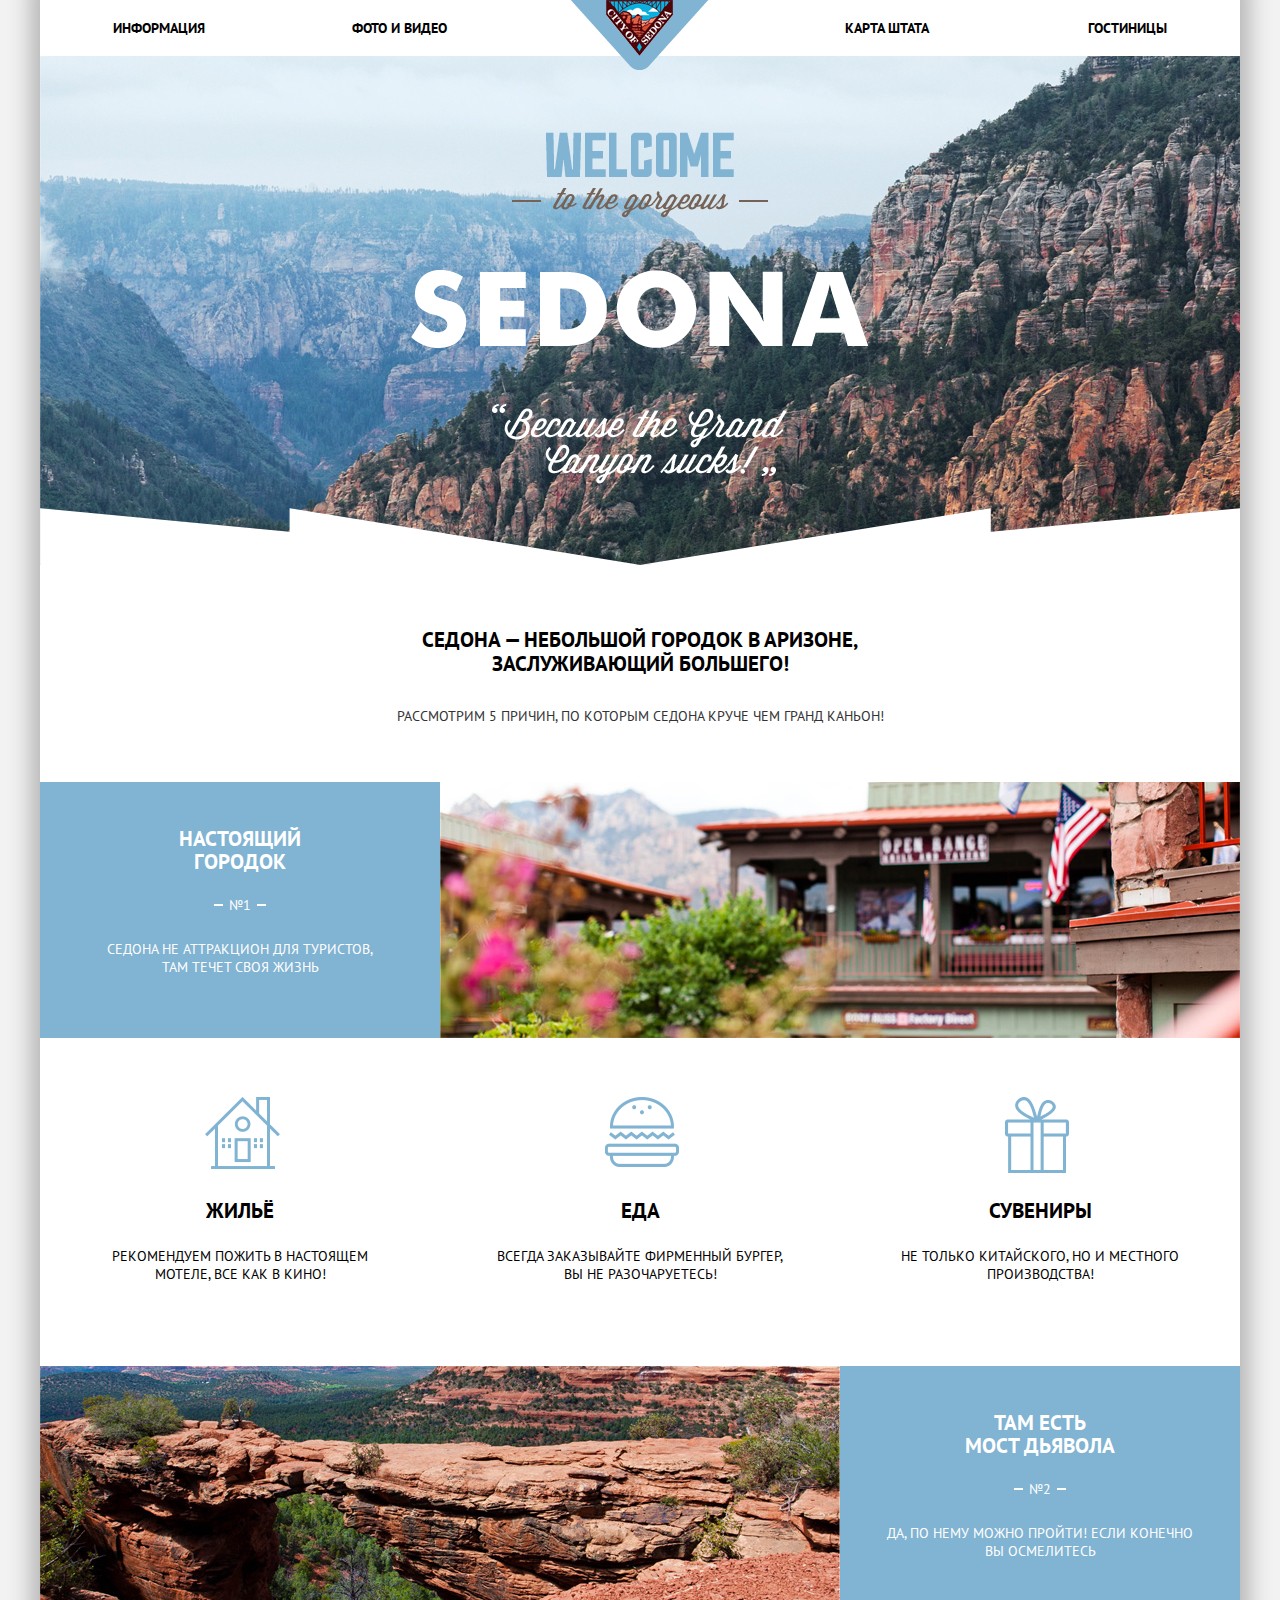
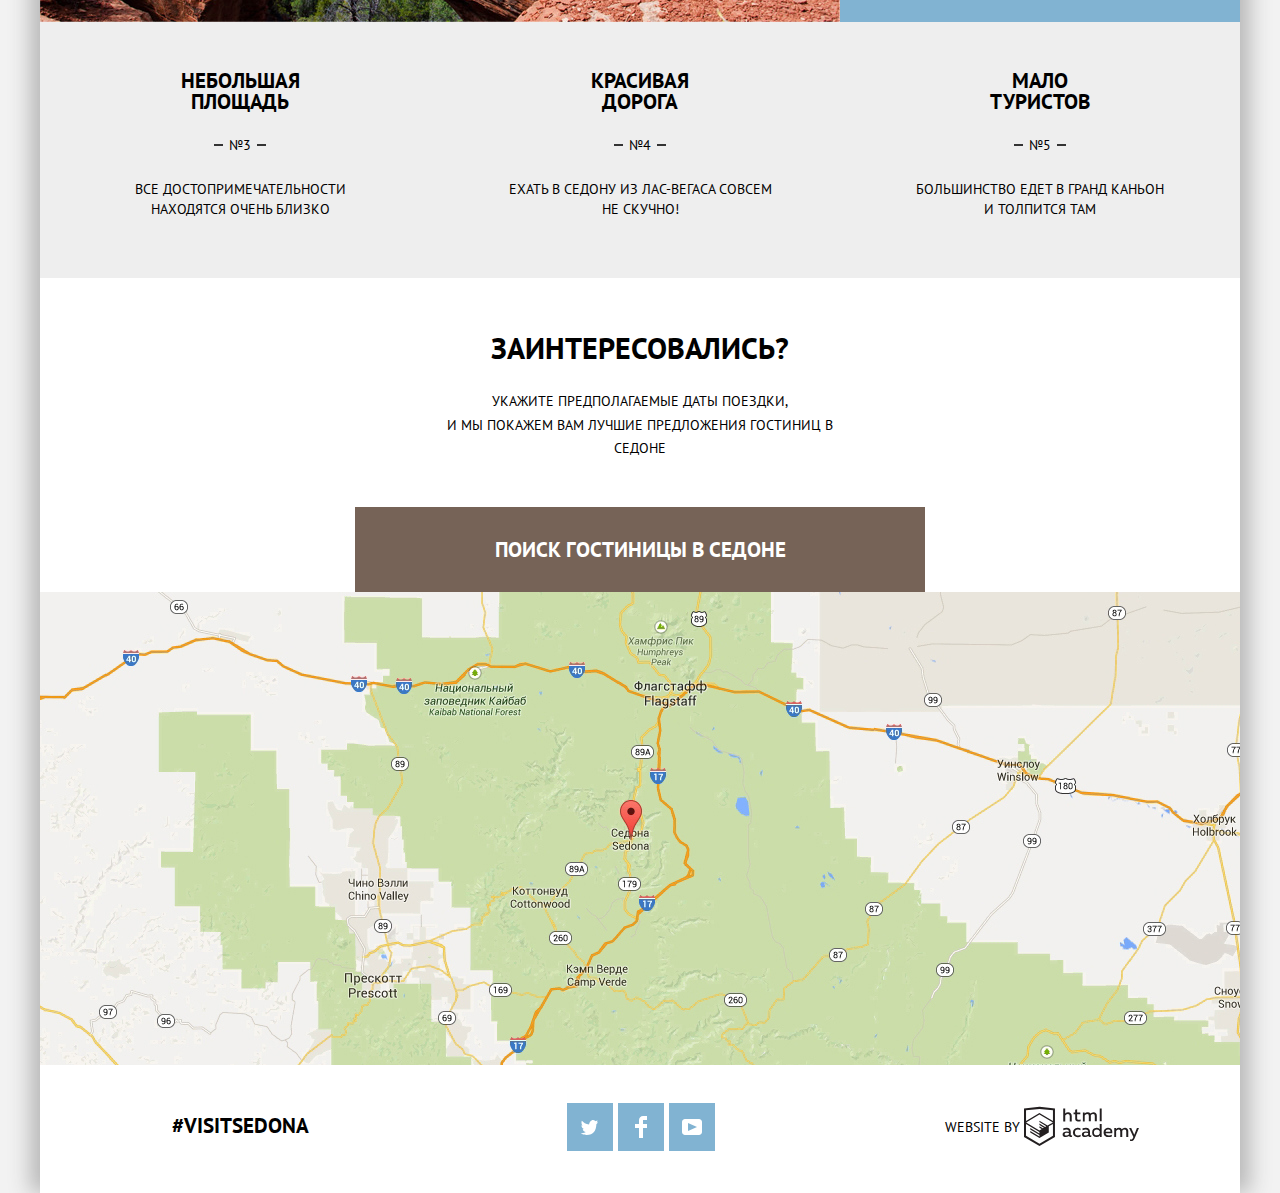
==== index.html @ 58666423 "Законечена работа с "переполнением контентом". Всё растягивается и реагирует как дОлжно." ====
<!DOCTYPE html>
<html lang="ru">

<head>
  <meta charset="utf-8">
  <title>HTML Academy: Седона (Николай Пушкарев)</title>
  <link href="https://fonts.googleapis.com/css?family=PT+Sans:400,700&amp;subset=latin,cyrillic" rel="stylesheet" type="text/css">
  <link href="css/normalize-min.css" rel="stylesheet">
  <link href="css/style.css" rel="stylesheet">
</head>

<body>
<div class="wrapper">

  <header class="header">
    <div class="wrapper-navigation">
      <nav class="navigation">
        <ul class="navigation-list">
          <li><a class="navigation-link link" href="#">информация</a></li>
          <li><a class="navigation-link link" href="#">фото и видео</a></li>
          <li></li>
          <li><a class="navigation-link link" href="#">карта штата</a></li>
          <li><a class="navigation-link link" href="hotels.html">гостиницы</a></li>
        </ul>
      </nav>
    </div>
    <a class="link" href="#"><img class="logo-up" src="img/logo-up.png" width="137" height="70" alt="Логотип"></a>
  </header>

  <main>
    <div class="main-billboard">
      <h1 class="visually-hidden">Добро пожаловать в великолепный Седона</h1>
      <span class="group-inscriptions">
        <img src="img/group-inscriptions.png" width="458" height="352" alt="Welcome to Sedona">
      </span>
    </div>

    <section class="reasons">
      <div class="reasons-title">
        <h2>Седона — небольшой городок в Аризоне, заслуживающий большего!</h2>
        <p>Рассмотрим 5 причин, по которым Седона круче чем гранд каньон!</p>
      </div>

      <ol class="reasons-list">
        <li class="reasons-item-banner">
          <div class="reasons-text">
            <h3>Настоящий городок</h3>
            <span class="numbers">№1</span>
            <p>Седона не аттракцион для туристов,</p>
            <p>там течет своя жизнь</p>
          </div>
          <div class="reasons-img">
            <img src="img/small-town.jpg" width="800" height="256" alt="Маленький городок">
          </div>
        </li>
        <li class="reasons-item-banner reverse">
          <div class="reasons-text">
            <h3>Там есть<br>мост дьявола</h3>
            <span class="numbers">№2</span>
            <p>Да, по нему можно пройти! Если конечно вы осмелитесь</p>
          </div>
          <div class="reasons-img">
            <img src="img/devil's-bridge.jpg" width="800" height="256" alt="Мост дъявола">
          </div>
        </li>
        <li class="reasons-item">
          <h3>Небольшая площадь</h3>
          <span class="number">№3</span>
          <p>Все достопримечательности находятся очень близко</p>
        </li>
        <li class="reasons-item">
          <h3>Красивая дорога</h3>
          <span class="number">№4</span>
          <p>Ехать в седону из Лас-Вегаса совсем не скучно!</p>
        </li>
        <li class="reasons-item">
          <h3>Мало туристов</h3>
          <span class="number">№5</span>
          <p>Большинство едет в Гранд Каньон</p>
          <p>и толпится там</p>
        </li>
        <li class="recommendation">
          <h2 class="visually-hidden">Рекомендации</h2>
          <ul class="recommendation-list">
            <li class="recommendation-item">
              <h3 class="housing">Жильё</h3>
              <p>Рекомендуем пожить в настоящем мотеле, все как в кино!</p>
            </li>
            <li class="recommendation-item">
              <h3 class="food">Еда</h3>
              <p>Всегда заказывайте фирменный бургер, Вы не разочаруетесь!</p>
            </li>
            <li class="recommendation-item">
              <h3 class="gifts">Сувениры</h3>
              <p>Не только китайского, но и местного производства!</p>
            </li>
          </ul>
        </li>
      </ol>
    </section>

    <div class="invitation">
      <section class="invitation-header">
        <section class="invitation-modal invitation-modal-show">
          <h3 class="visually-hidden">Заполнение данных формы</h3>

          <form class="invitation-form" action="#" method="post">
            <fieldset class="form-date">
              <label class="form-label" for="date-in">Дата заезда:</label>
              <input class="form-input form-input-date" type="text" name="date-in" id="date-in" value="24 апреля 2017">
              <a class="icon-calendar link" href="#">
                <svg class="icon-calendar-svg" version="1.1" id="Layer" xmlns="http://www.w3.org/2000/svg" xmlns:xlink="http://www.w3.org/1999/xlink" x="0px" y="0px"
                     width="21px" height="22px" viewBox="0 0 21 22" enable-background="new 0 0 21 22" xml:space="preserve">
                    <path d="M19.251,2.025h-2.845V0.648c0-0.381-0.294-0.689-0.656-0.689c-0.363,0-0.656,0.308-0.656,0.689v1.377h-3.938V0.648
                      c0-0.381-0.294-0.689-0.655-0.689c-0.363,0-0.657,0.308-0.657,0.689v1.377H5.906V0.648c0-0.381-0.294-0.689-0.656-0.689
                      c-0.363,0-0.657,0.308-0.657,0.689v1.377H1.75C0.784,2.025,0,2.847,0,3.862v16.302C0,21.179,0.784,22,1.75,22h17.501
                      C20.217,22,21,21.179,21,20.164V3.862C21,2.847,20.217,2.025,19.251,2.025z M19.688,20.164c0,0.253-0.195,0.459-0.437,0.459H1.75
                      c-0.241,0-0.438-0.206-0.438-0.459V3.862c0-0.253,0.196-0.459,0.438-0.459h2.844v1.378c0,0.381,0.294,0.689,0.657,0.689
                      c0.362,0,0.656-0.308,0.656-0.689V3.403h3.938v1.378c0,0.381,0.294,0.689,0.657,0.689c0.361,0,0.655-0.308,0.655-0.689V3.403h3.938
                      v1.378c0,0.381,0.293,0.689,0.656,0.689c0.362,0,0.656-0.308,0.656-0.689V3.403h2.845c0.241,0,0.437,0.206,0.437,0.459V20.164z"></path>
                    <rect x="4.594" y="8.225" width="2.625" height="2.066"></rect>
                    <rect x="4.594" y="11.668" width="2.625" height="2.067"></rect>
                    <rect x="4.594" y="15.112" width="2.625" height="2.066"></rect>
                    <rect x="9.188" y="15.112" width="2.625" height="2.066"></rect>
                    <rect x="9.188" y="11.668" width="2.625" height="2.067"></rect>
                    <rect x="9.188" y="8.225" width="2.625" height="2.066"></rect>
                    <rect x="13.781" y="15.112" width="2.625" height="2.066"></rect>
                    <rect x="13.781" y="11.668" width="2.625" height="2.067"></rect>
                    <rect x="13.781" y="8.225" width="2.625" height="2.066"></rect>
              </svg>
              </a>
            </fieldset>

            <fieldset class="form-date">
              <label class="form-label" for="date-out">Дата выезда:</label>
              <input class="form-input form-input-date" type="text" name="date-out" id="date-out" value="4 июля 2017">
              <a class="icon-calendar link" href="#">
                <svg class="icon-calendar-svg" version="1.1" id="Layer_1" xmlns="http://www.w3.org/2000/svg" xmlns:xlink="http://www.w3.org/1999/xlink" x="0px" y="0px"
                     width="21px" height="22px" viewBox="0 0 21 22" enable-background="new 0 0 21 22" xml:space="preserve">
                    <path d="M19.251,2.025h-2.845V0.648c0-0.381-0.294-0.689-0.656-0.689c-0.363,0-0.656,0.308-0.656,0.689v1.377h-3.938V0.648
                      c0-0.381-0.294-0.689-0.655-0.689c-0.363,0-0.657,0.308-0.657,0.689v1.377H5.906V0.648c0-0.381-0.294-0.689-0.656-0.689
                      c-0.363,0-0.657,0.308-0.657,0.689v1.377H1.75C0.784,2.025,0,2.847,0,3.862v16.302C0,21.179,0.784,22,1.75,22h17.501
                      C20.217,22,21,21.179,21,20.164V3.862C21,2.847,20.217,2.025,19.251,2.025z M19.688,20.164c0,0.253-0.195,0.459-0.437,0.459H1.75
                      c-0.241,0-0.438-0.206-0.438-0.459V3.862c0-0.253,0.196-0.459,0.438-0.459h2.844v1.378c0,0.381,0.294,0.689,0.657,0.689
                      c0.362,0,0.656-0.308,0.656-0.689V3.403h3.938v1.378c0,0.381,0.294,0.689,0.657,0.689c0.361,0,0.655-0.308,0.655-0.689V3.403h3.938
                      v1.378c0,0.381,0.293,0.689,0.656,0.689c0.362,0,0.656-0.308,0.656-0.689V3.403h2.845c0.241,0,0.437,0.206,0.437,0.459V20.164z"></path>
                    <rect x="4.594" y="8.225" width="2.625" height="2.066"></rect>
                    <rect x="4.594" y="11.668" width="2.625" height="2.067"></rect>
                    <rect x="4.594" y="15.112" width="2.625" height="2.066"></rect>
                    <rect x="9.188" y="15.112" width="2.625" height="2.066"></rect>
                    <rect x="9.188" y="11.668" width="2.625" height="2.067"></rect>
                    <rect x="9.188" y="8.225" width="2.625" height="2.066"></rect>
                    <rect x="13.781" y="15.112" width="2.625" height="2.066"></rect>
                    <rect x="13.781" y="11.668" width="2.625" height="2.067"></rect>
                    <rect x="13.781" y="8.225" width="2.625" height="2.066"></rect>
              </svg>
              </a>
            </fieldset>

            <fieldset class="form-date counters">
              <fieldset class="counter">
                <label class="form-label" for="counter-adult">Взрослые:</label>
                <button class="icon-count icon-minus" type="button" tabindex="-1">−</button>
                <input class="form-input form-input-counter" type="text" name="counter-adult" id="counter-adult" value="2">
                <button class="icon-count icon-plus" type="button" tabindex="-1">+</button>
              </fieldset>
              <fieldset class="counter">
                <label class="form-label" for="counter-children">Дети:</label>
                <button class="icon-count icon-minus" type="button" tabindex="-1">−</button>
                <input class="form-input form-input-counter" type="text" name="counter-children" id="counter-children" value="0">
                <button class="icon-count icon-plus" type="button" tabindex="-1">+</button>
              </fieldset>
            </fieldset>

            <button class="button button-find" type="submit" value="Найти">Найти</button>
          </form>
        </section>
        <h2>Заинтересовались?</h2>
        <p>Укажите предполагаемые даты поездки,<br>и мы покажем вам лучшие предложения гостиниц в седоне</p>
        <button class="button button-invitation">Поиск гостиницы в Седоне</button>
      </section>
      <iframe class="map" tabindex="-1"
              src="https://www.google.com/maps/embed?pb=!1m18!1m12!1m3!1d838162.8369633064!2d-111.79513845!3d34.854378399999995!2m3!1f0!2f0!3f0!3m2!1i1024!2i768!4f13.1!3m3!1m2!1s0x872da132f942b00d%3A0x5548c523fa6c8efd!2sSedona%2C+AZ%2C+USA!5e0!3m2!1sen!2sru!4v1435000602855"
              allowfullscreen="" width="1200" height="473">
      </iframe>
    </div>
  </main>

  <footer class="main-footer">
    <div class="footer-logo">#visitsedona</div>
    <ul class="footer-social">
      <li>
        <a class="button-social link" href="#">
          <span class="visually-hidden">Твиттер</span>
          <svg xmlns="http://www.w3.org/2000/svg" xmlns:xlink="http://www.w3.org/1999/xlink" width="17" height="15"
               viewBox="0 0 17 15">
            <path fill="#FFF" d="M10.95.144c1.685-.496 2.984.27 3.577 1.179.673-.231 1.331-.481 2.011-.708a2.345 2.345 0 0 1-.857 1.768c.685.17 1.304-.491 1.304-.491-.169 1-1.006 1.788-1.563 2.024-.231 6.75-3.175 11.217-10.077 11.082h-.446c-.41 0-4.164-.46-4.898-1.887 2.271.196 3.893-.422 4.693-1.177-.96-.3-2.679-.477-2.979-2.95.349.106.564.228 1.19.119C1.705 8.247.374 7.53.448 5.33c.285.328 1.067.536 1.34.472C1.085 5.561-.182 2.442.894.85c1.818 1.854 3.735 3.606 7.152 3.773C8.254 2.33 9.183.793 10.95.144z"/>
          </svg>
        </a>
      </li>
      <li>
        <a class="button-social link" href="#">
          <span class="visually-hidden">Фейсбук</span>
          <svg version="1.1" id="Layer_2" xmlns="http://www.w3.org/2000/svg" xmlns:xlink="http://www.w3.org/1999/xlink" x="0px" y="0px" width="12px" height="22px" viewBox="0 0 12 22" enable-background="new 0 0 12 22" xml:space="preserve">
            <path fill="#FFFFFF" d="M12,4V0H8C5.791,0,4,1.791,4,4v4H0v4h4v10h4V12h4V8H8V4H12z"/>
          </svg>
        </a>
      </li>
      <li>
        <a class="button-social link" href="#">
          <span class="visually-hidden">Ютуб</span>
          <svg xmlns="http://www.w3.org/2000/svg" xmlns:xlink="http://www.w3.org/1999/xlink" width="20" height="16"
               viewBox="0 0 20 16">
            <path fill="#FFF" d="M17 0H3C1.35 0 0 1.35 0 3v10c0 1.65 1.35 3 3 3h14c1.65 0 3-1.35 3-3V3c0-1.65-1.35-3-3-3zM6.027 11.998V4.002L15.014 8l-8.987 3.998z"/>
          </svg>
        </a>
      </li>
    </ul>
    <div class="footer-copyright">
      <span class="visually-hidden">Курсы HTML Academy</span>
      <span>website by</span>
      <a class="button-copyright link" href="https://htmlacademy.ru/intensive/htmlcss">
        <svg id="Layer_3" data-name="Layer 3" xmlns="http://www.w3.org/2000/svg" width="115" height="41" viewBox="0 0 108.08 36.85">
          <title>logo-htmlacademy-small1</title>
          <path d="M44.61,26.88a2,2,0,0,0,.55-0.1v1.33a3.25,3.25,0,0,1-1.18.21,1.67,1.67,0,0,1-1.67-1,4.84,4.84,0,0,1-3.14,1.08c-1.51,0-2.91-.83-2.91-2.55,0-2.13,2-2.79,3.71-2.79a11.08,11.08,0,0,1,2.17.25v-0.3c0-1-.76-1.77-2.19-1.77a7.42,7.42,0,0,0-3,.64v-1.7a10.21,10.21,0,0,1,3.19-.55c2.36,0,3.81,1.12,3.81,3.65v3a0.54,0.54,0,0,0,.49.59h0.17Zm-6.44-1.13A1.35,1.35,0,0,0,39.63,27h0.11a3.39,3.39,0,0,0,2.41-1V24.58a9.72,9.72,0,0,0-1.81-.21c-1,0-2.16.33-2.16,1.38h0Zm12.36-6.11a5,5,0,0,1,2.57.64V22a4.08,4.08,0,0,0-2.3-.7,2.75,2.75,0,1,0,0,5.49,5,5,0,0,0,2.43-.64v1.71a6.27,6.27,0,0,1-2.76.57A4.21,4.21,0,0,1,46,24.51q0-.21,0-0.41a4.32,4.32,0,0,1,4.18-4.46h0.38Zm12.17,7.24a2,2,0,0,0,.55-0.1v1.33a3.25,3.25,0,0,1-1.18.21,1.67,1.67,0,0,1-1.67-1,4.84,4.84,0,0,1-3.14,1.08c-1.51,0-2.91-.83-2.91-2.55,0-2.13,2-2.79,3.71-2.79a11.08,11.08,0,0,1,2.17.25v-0.3c0-1-.76-1.77-2.19-1.77a7.42,7.42,0,0,0-3,.64v-1.7a10.21,10.21,0,0,1,3.19-.55c2.36,0,3.81,1.12,3.81,3.65v3a0.54,0.54,0,0,0,.49.59h0.17Zm-6.44-1.13A1.35,1.35,0,0,0,57.73,27h0.11a3.39,3.39,0,0,0,2.41-1V24.58a9.72,9.72,0,0,0-1.81-.21c-1.06,0-2.16.33-2.16,1.38h0ZM73,16V28.2H71.35V26.88a3.88,3.88,0,0,1-3.19,1.54,4.4,4.4,0,0,1,0-8.78,3.81,3.81,0,0,1,3,1.3V16H73Zm-4.53,5.22a2.76,2.76,0,1,0,0,5.52A2.86,2.86,0,0,0,71.15,25V23A2.91,2.91,0,0,0,68.49,21.27ZM79,19.64c3.31,0,4.46,2.68,3.92,5.09H76.7c0.21,1.5,1.67,2.11,3.19,2.11a6.11,6.11,0,0,0,2.64-.59v1.6a7.14,7.14,0,0,1-3,.57C77,28.42,74.78,27,74.78,24a4.18,4.18,0,0,1,4-4.39H79Zm0.09,1.54a2.28,2.28,0,0,0-2.44,2.1v0.06H81.3A2,2,0,0,0,79.13,21.18Zm5.73,7V19.87h1.65v1a3.81,3.81,0,0,1,2.78-1.27A2.86,2.86,0,0,1,91.89,21a4.12,4.12,0,0,1,2.91-1.33A3.06,3.06,0,0,1,98,23V28.2h-1.9V23.05a1.59,1.59,0,0,0-1.42-1.75H94.42a2.8,2.8,0,0,0-2.07,1.12V28.2h-1.9V23.05A1.59,1.59,0,0,0,89,21.31H88.8a3,3,0,0,0-2.21,1.29v5.63H84.86Zm21.31-8.33h1.9l-3.91,9.46c-0.9,2.17-2.09,2.86-3.35,2.86a4.76,4.76,0,0,1-1.1-.14V30.46a2.86,2.86,0,0,0,.85.12c0.9,0,1.58-.64,2.07-1.9l0.17-.42-4-8.4h2l2.86,6.29ZM38.73,1.46V6.22a3.81,3.81,0,0,1,2.7-1.14,3.25,3.25,0,0,1,3.44,3.4v5.15H43V8.72a1.81,1.81,0,0,0-1.61-2h-0.3a2.93,2.93,0,0,0-2.32,1.39v5.52h-1.9V1.46h1.9ZM49.94,2.31v3h3V6.91h-3v3.81c0,1.1.5,1.46,1.58,1.46a4.49,4.49,0,0,0,1.69-.33v1.6A6.8,6.8,0,0,1,51,13.8a2.55,2.55,0,0,1-2.86-2.74V6.89H46.58V5.26h1.5V2.74Zm5.4,11.31V5.28H57v1A3.81,3.81,0,0,1,59.77,5a2.86,2.86,0,0,1,2.6,1.33A4.12,4.12,0,0,1,65.28,5,3.06,3.06,0,0,1,68.44,8.4v5.21h-1.9V8.46a1.59,1.59,0,0,0-1.42-1.75H64.89a2.8,2.8,0,0,0-2.07,1.12v5.78h-1.9V8.46A1.59,1.59,0,0,0,59.5,6.71H59.27A3,3,0,0,0,57.06,8v5.63H55.34ZM71.17,1.45H73V13.6H71.17V1.45ZM14.71,0H14.55L0,1.54V28.21l14.55,8.66,14.55-8.66V1.54Zm12.5,27.1L14.55,34.64,1.9,27.12V16.18l12.59,7.5V25L5.86,19.9v1.31l8.68,5.21v1.39L5.87,22.65V24l8.68,5.21,8.75-5.24V18.31L27.2,16V27.12Zm0-12.53-3.48,2-1.6,1L14.51,13v1.31L21,18.23H21l-0.14.09-1,.54-5.37-3.2V17l4.24,2.52-1,.67-3.2-1.9v1.31l2.1,1.24L14.5,22.1,2,14.65,14.51,7.11Zm0-1.32L14.49,5.76,1.91,13.25v-10L14.56,1.92,27.21,3.25v10h0Z"
              transform="translate(0 -0.02)" fill="#231f20"/>
        </svg>
      </a>
    </div>
  </footer>
</div>

<script src="js/main-min.js"></script>

</body>
</html>
---- css/style.css ----
body {
  margin: 0;
  padding: 0;
  min-width: 1280px;
  font-family: "PT Sans", Arial sans-serif;
  font-size: 14px;
  font-weight: 400;
  color: #000000;
  text-transform: uppercase;
  text-align: center;
  background-color: #f2f2f2;
}

.link {
  margin: 0;
  padding: 0;
  text-decoration: none;
}

*:focus {
  outline: none;
  box-shadow: 0 0 3px 3px rgba(129, 179, 210, 0.8);
}

.visually-hidden {
  position: absolute;
  clip: rect(0 0 0 0);
  width: 1px;
  height: 1px;
  margin: -1px;
}

.wrapper {
  width: 1200px;
  margin: 0 auto;
  background-color: #ffffff;
  box-shadow: 0 -10px 20px 10px #b8b8b8;
}

.navigation {
  font-size: 14px;
  line-height: 1.2;
  font-weight: 700;
}

.wrapper-navigation {
  width: 1054px;
  margin: 0 73px;
}

.form-date,
.counter,
.counters,
.filters-hotels-infrastructure,
.filters-hotels-housing {
  border: none;
}

.navigation-list,
.reasons-list,
.footer-social,
.recommendation-list,
.filter-list,
.filters-sort-list,
.result-list {
  list-style: none;
}

.navigation-link,
.navigation-link:visited {
  color: rgb(0, 0, 0);
}

.navigation-link:hover {
  color: rgb(129, 179, 210);
}

.navigation-link:active {
  color: rgba(0, 0, 0, 0.302);
}

.navigation-list .navigation-link-active {
  color: rgb(118, 99, 87);
}

.navigation-list {
  position: relative;
  display: flex;
  justify-content: space-between;
  align-items: center;
  margin: 0;
  padding: 0;
  min-height: 56px;
  height: 56px; /*для центрирования в IE по вертикали*/
  list-style: none;
}

.navigation-list li {
  min-width: 100px;
}

.navigation-list li:first-child,
.navigation-list li:nth-child(2) {
  text-align: left;
}

.navigation-list li:last-child,
.navigation-list li:nth-last-child(2) {
  text-align: right;
}

.logo-up {
  position: absolute;
  top: 0;
  transform: translate(0);
  z-index: 1;
  width: 138px;
  height: 70px;
  margin-left: -69px;
}

.main-billboard {
  display: flex;
  position: relative;
  height: 509px;
  margin-bottom: 63px;
  background-color: #81b3d2;
  background-image: url(../img/main-banner.jpg);
}

.main-billboard:after {
  position: absolute;
  content: "";
  z-index: 1;
  top: 452px;
  left: 0;
  width: 1200px;
  height: 57px;
  background-image: url("../img/origami.png");
}

.group-inscriptions {
  margin: auto;
  margin-top: 76px;
}

.reasons-title {
  margin-bottom: 58px;
}

.reasons-title h2 {
  margin: 0 auto;
  margin-bottom: 32px;
}

.reasons-title p {
  color: #333333;
}

.reasons-list li:first-child {
  order: -2
}

.reasons h2 {
  width: 450px;
}

.reasons h3 {
  text-align: center;
  font-size: 21px;
  font-weight: 700;
}

.reasons-item-banner p {
  margin: 0 auto;
  width: 310px;
  line-height: 1.3;
}

.reasons-item p {
  margin: 0 auto;
  width: 280px;
  line-height: 1.4;
}

.reasons-list {
  display: flex;
  flex-wrap: wrap;
  margin: 0;
  padding: 0;
  width: 1200px;
}

.reasons-list > li {
  height: 256px;
  background-color: #eeeeee;
}

.reasons-item-banner {
  display: flex;
  margin-bottom: 36px;
  color: #ffffff;
}

.reasons-item-banner.reverse {
  flex-direction: row-reverse;
  margin: 0;
  margin-top: 36px;
}

.reasons-item h3 {
  width: 158px;
  margin: 0 auto;
  margin-top: 48px;
  margin-bottom: 23px;
  line-height: 1.0;
}

.reasons-text {
  flex-grow: 1;
  width: 400px;
  overflow: auto;
  background-color: #81b3d2;
}

.reasons-text h3 {
  width: 180px;
  margin: 0 auto;
  margin-top: 45px;
  margin-bottom: 21px;
  line-height: 1.1;
}

.reasons-img {
  flex-grow: 2;
  background-size: 800px 256px;
  background-color: #c4c4c4;
}

li.recommendation {
  order: -1;
  background-color: #ffffff;
}

.recommendation-list {
  display: flex;
  justify-content: space-between;
  margin: 0;
  padding: 0;
  height: 330px;
}

.recommendation-list p {
  margin: 0 auto;
  width: 290px;
  line-height: 1.3;
}

.reasons-item,
.recommendation-item {
  width: 400px;
}

.recommendation-item h3 {
  margin: 23px 0;
}

.invitation-header {
  position: relative;
  display: flex;
  flex-direction: column;
  justify-content: space-between;
  width: 1200px;
  min-height: 290px;
}

.invitation-header h2 {
  margin: 0;
  margin-top: 53px;
  margin-bottom: 24px;
  font-size: 30px;
  font-weight: 700;
}

.invitation-header p {
  margin: 0;
  width: 440px;
  align-self: center;
  line-height: 1.7;
}

/*=============================*/
/*==Модальное окно==*/
/*=============================*/

.invitation-modal {
  display: block;
  position: absolute;
  left: 50%;
  margin-left: -285px;
  bottom: 0;
  overflow: hidden;
  width: 570px;
  height: 0;
  transition: bottom ease-in-out 0.5s, height ease-in-out 0.5s;
  background: #ffffff;
  color: #000000;
}

.invitation-modal-show {
  bottom: -395px;
  height: 395px;
}

.invitation-form {
  display: flex;
  flex-direction: column;
  margin: 0;
  padding: 0;
  margin: 55px;
  width: 458px;
  min-height: 295px;
  font-weight: 700;
}

.form-date {
  position: relative;
  margin: 0;
  padding: 0;
  margin-bottom: 30px;
  border: none;
  font-size: 0;
  font-weight: 700;
  text-align: left;
}

.invitation-form .form-label {
  display: inline-block;
  vertical-align: top;
  padding: 0;
  width: 115px;
  font-size: 14px;
  line-height: 38px;
  font-weight: 700;
}

.form-input {
  box-sizing: border-box;
  padding: 8px;
  font-size: 14px;
  line-height: 1.1;
  font-weight: 700;
  text-transform: uppercase;
  background: #f2f2f2;
  border: 2px solid #f2f2f2;
}

.form-input-date {
  width: 343px;
  padding-right: 38px;
}

.form-input:hover {
  background: #ebebeb;
  border-color: #ebebeb;
}

.form-input:focus {
  background: #fff;
  border-color: #e5e5e5;
}

.icon-calendar {
  position: absolute;
  right: 8px;
  top: 9px;
  color: rgba(0, 0, 0, 0.302);
}

.icon-calendar-svg,
.icon-sorting-svg {
  fill: currentcolor;
}

.icon-calendar:hover {
  color: rgb(0, 0, 0);
}

.icon-calendar:active {
  color: rgb(129, 179, 210);
}

.icon-count,
.form-input-counter {
  box-sizing: border-box;
  width: 38px;
  height: 38px;
  text-align: center;
}

.icon-plus {
  font-size: 28px;
  font-weight: 600;
}

.icon-minus {
  display: inline-block;
  vertical-align: top;
  padding-bottom: 2px;
  font-size: 28px;
  font-weight: 700;
}

.icon-count:hover {
  color: rgb(0, 0, 0);
}

.icon-count:active {
  color: rgb(129, 179, 210);
}

.counter {
  display: inline-block;
  vertical-align: top;
  margin: 0;
  padding: 0;
}

.counter button {
  vertical-align: top;
  border: none;
  color: #a9a9a9;
  background: #f2f2f2;
}

.counter .form-label[for='counter-children'] {
  width: 65px;
  margin-left: 50px;
}

.invitation-form .button-find {
  width: 458px;
  height: 58px;
  margin-top: 24px;
  font-size: 21px;
  line-height: 1.0;
  background-color: #81b3d2;
}

/*=============================*/
/*== END Модальное окно==*/
/*=============================*/

.filters-sort-link {
  font-size: 12px;
  line-height: 1.2;
  color: rgba(0, 0, 0, 0.302);
  border-bottom: 1px dotted #81b3d2;
}

.filters-sort-link:hover {
  border-bottom: 1px dotted #81b3d2;
  color: rgb(129, 179, 210);
}

.filters-sort-link:focus {
  border-bottom: none;
  color: rgb(0, 0, 0);
}

.filters-sort-link-active {
  border-bottom: none;
  color: rgb(129, 179, 210);
}

.hotels-name {
  font-size: 21px;
  line-height: 1.1;
  font-weight: 700;
  text-transform: uppercase;
  color: rgb(0, 0, 0);
}

.hotels-name:hover {
  color: rgb(129, 179, 210);
}

.hotels-name:active {
  color: rgba(0, 0, 0, 0.302);
}

.housing:before,
.food:before,
.gifts:before {
  content: "";
  display: block;
  position: relative;
  left: 165px;
  width: 76px;
  height: 76px;
  margin-bottom: 26px;
}

.housing:before {
  background: url("../img/housing-icon.png") no-repeat;
}

.food:before {
  background: url("../img/food-icon.png") no-repeat;
}

.gifts:before {
  background: url("../img/gift-icon.png") no-repeat;
}

.number {
  display: block;
  margin-bottom: 25px;
}

.number::before {
  content: "";
  display: block;
  position: relative;
  top: 9px;
  left: 174px;
  width: 9px;
  height: 2px;
  background-color: #333333;
}

.number::after {
  content: "";
  display: block;
  position: relative;
  top: -9px;
  left: 217px;
  width: 9px;
  height: 2px;
  background-color: #333333;
}

.numbers {
  display: block;
  margin-bottom: 25px;
}

.numbers::before {
  content: "";
  display: block;
  position: relative;
  top: 9px;
  left: 174px;
  width: 9px;
  height: 2px;
  background-color: #ffffff;
}

.numbers::after {
  content: "";
  display: block;
  position: relative;
  top: -9px;
  left: 217px;
  width: 9px;
  height: 2px;
  background-color: #ffffff;
}

/*=====================================*/
/*==Списки: инфраструктура, тип жилья==*/
/*=====================================*/

.filters-hotels-wrapper {
  display: flex;
  margin-top: 0;
  width: 100%;
  min-height: 217px;
  background-image: url("../img/hotels-banner.jpg");
  background-color: #81b3d2;
  color: #ffffff;
}

.filter-list {
  margin: 0;
  padding: 0;
}

.filters-hotels-infrastructure {
  display: block;
  width: 150px;
  margin-top: 28px;
  margin-left: 73px;
  padding: 0;
  text-align: left;
}

.filters-hotels-housing {
  display: block;
  width: 150px;
  margin-top: 27px;
  margin-left: 103px;
  padding: 0;
  text-align: left;
}

.filters-hotels legend {
  font-size: 16px;
  line-height: 1.3;
  font-weight: 700;
}

.filter-option {
  margin-bottom: 30px;
}

.filter-option:first-child {
  margin-top: 25px;
}

.form-label {
  position: relative;
  padding-left: 30px;
}

.checkbox-checking {
  margin-left: 10px;
}

.checkbox-checking:before {
  content: "";
  display: inline-block;
  vertical-align: top;
  position: absolute;
  top: 0;
  left: 0;
  width: 18px;
  height: 18px;
  border: 2px solid #ffffff;
  border-radius: 2px;
}

input[type="checkbox"]:checked + .form-label::before {
  content: "";
  display: inline-block;
  vertical-align: top;
  position: absolute;
  top: 8px;
  left: 6px;
  z-index: 2;
  height: 8px;
  width: 3px;
  background-color: #ffffff;
  transform: rotate(-45deg);
}

input[type="checkbox"]:checked + .form-label::after {
  content: "";
  display: inline-block;
  vertical-align: top;
  position: absolute;
  top: 8px;
  left: 7px;
  z-index: 1;
  height: 3px;
  width: 20px;
  background-color: #ffffff;
  transform: rotate(-45deg);
  box-shadow: 1px 0 2px 2px rgba(99, 143, 178, 1.0);
}

input[type="checkbox"]:focus + .form-label {
  outline: none;
  box-shadow: 0 0 2px 2px rgba(255, 255, 255, 0.8);
}

.sort-list {
  display: flex;
}

.filters-result {
  display: flex;
  position: relative;
  min-height: 86px;
}

.filters-result h3 {
  font-size: 21px;
  line-height: 1.0;
}

.filters-result h3.filters-sort {
  padding-top: 5px;
  font-size: 12px;
  line-height: 1.5;
  font-weight: 400;
}

.sorting {
  position: absolute;
  width: 11px;
  height: 10px;
  font-size: 0;
  color: rgba(0, 0, 0, 0.302);
}

.sorting-active {
  box-shadow: none;
  color: rgb(129, 179, 210);
}

.sorting:hover {
  color: rgb(0, 0, 0);
}

.sorting:active {
  box-shadow: none;
  color: rgb(129, 179, 210);
}

.sorting:focus {
  outline: none;
  color: rgb(129, 179, 210);
}

.icon-sorting-svg {
  fill: currentcolor;
}

.sort-up {
  position: absolute;
  top: 39px;
  left: 1092px;
}

.sort-down {
  position: absolute;
  top: 39px;
  left: 1114px;
}

.result-list {
  display: flex;
  flex-direction: column;
  margin: 0;
  padding: 0;
}

.result-item {
  display: flex;
  flex-wrap: wrap;
  justify-content: flex-start;
  align-items: center;
  margin: 0;
  padding: 0 73px;
  min-height: 150px;
  border-bottom: 1px solid #e5e5e5;
}

.result-item:first-child {
  border-top: 1px solid #e5e5e5;
}

.result-item img {
  order: -1;
}

.result-item p {
  display: flex;
  justify-content: flex-start;
  margin: 0;
  padding-bottom: 9px;
}

.result-item span {
  color: #333333;
}

.result-wrapper {
  display: flex;
  flex-direction: column;
  justify-content: space-between;
  width: 270px;
  min-height: 90px;
  margin-left: 30px;
  text-align: left;
}

.result-wrapper h3 {
  margin: 0;
  margin-top: -5px;
}

.result-image {
  width: 135px;
  height: 90px;
}

.hotels-type {
  min-width: 116px;
}

.result-wrapper .wrapper-buttons {
  display: flex;
  justify-content: space-between;
  margin: 0;
  padding: 0;
  width: 258px;
}

.button {
  display: inline-block;
  vertical-align: top;
  border: 0;
  font-size: 14px;
  text-align: center;
  text-transform: uppercase;
  color: #ffffff;
  font-weight: 700;
}

.button-detailed {
  outline: none;
  width: 110px;
  min-height: 27px;
  line-height: 27px;
  background-color: #81b3d2;
}

.button-reservation {
  width: 140px;
  min-height: 27px;
  margin-right: 2px;
  background-color: #766357;
  font-family: "PT Sans", Arial sans-serif;
}

.button-reservation:hover,
.button-invitation:hover {
  background-color: #604e43;
}

.button-reservation:active,
.button-invitation:active {
  color: #928a85;
  background-color: #503e33;
}

.button-invitation {
  align-self: center;
  width: 570px;
  height: 85px;
  margin-top: 46px;
  font-size: 21px;
  line-height: 3.0;
  background-color: #766357;
}

.button-invitation:focus {
  outline: none;
  color: #928a85;
  background-color: #503e33;
  box-shadow: 0 0 2px 2px rgba(101, 88, 71, 0.98);
}

.button-invitation:active {
  box-shadow: none;
}

.button-detailed:focus {
  outline: none;
  box-shadow: 0 0 2px 2px rgba(129, 179, 210, 0.8);
}

.button-reservation:focus {
  outline: none;
  box-shadow: 0 0 2px 2px rgba(101, 88, 71, 0.98);
}

.rating {
  display: flex;
  flex-direction: column;
  justify-content: space-between;
  align-items: flex-end;
  height: 90px;
  margin-left: auto;
}

.rating-stars {
  width: 0;
  height: 20px;
  background-image: url("../img/star_bg.png");
  background-repeat: repeat-x;
}

.rating-stars[data-rating="1"] {
  width: 24px;
}

.rating-stars[data-rating="2"] {
  width: 48px;
}

.rating-stars[data-rating="3"] {
  width: 72px;
}

.rating-stars[data-rating="4"] {
  width: 96px;
}

.rating-stars[data-rating="5"] {
  width: 120px;
}

.rating-volume {
  width: 110px;
  height: 27px;
  line-height: 27px;
  color: #666666;
  background-color: #f2f2f2;
}

.filters-found {
  margin-left: 73px;
  margin-top: 30px;
}

.filters-sort {
  margin-left: 50px;
  margin-top: 30px;
}

.filters-sort-list {
  display: flex;
  padding-left: 38px;
  margin-top: 35px;
}

.filters-sort-list li {
  margin-right: 30px;
}

/*==========================================*/
/*== END Списки: инфраструктура, тип жилья==*/
/*==========================================*/

/*=====================*/
/*==Стоимость в сутки==*/
/*=====================*/

.filters-hotels-range {
  display: flex;
  flex-direction: column;
  align-items: flex-start;
  width: 318px;
  margin-top: 25px;
  margin-left: auto;
  margin-right: 73px;
  color: #ffffff;
  text-transform: uppercase;
}

h3.filter-range-title {
  margin-bottom: 11px;
  margin-top: 3px;
  padding-left: 2px;
  font-weight: 600;
  font-size: 16px;
  line-height: 1.1;
}

.price-controls {
  display: flex;
  justify-content: space-between;
  align-items: center;
  position: relative;
  width: 314px;
  height: 32px;
  margin-bottom: 20px;
  font-size: 0;
  border: 2px solid #ffffff;
  border-radius: 2px;
}

.price-controls::after {
  content: "";
  position: absolute;
  top: 50%;
  left: 51%;
  width: 2px;
  height: 22px;
  background: #ffffff;
  transform: translate(-50%, -50%);
}

.price-controls label {
  vertical-align: top;
  cursor: pointer;
  font-size: 14px;
  line-height: 2.0;

}

.price-controls .min-price,
.price-controls .max-price {
  padding-top: 19px;
  width: 90px;
  height: 45px; /*для верного отображения в IE*/
}

.price-controls .min-price {
  padding-left: 65px;
}

.price-controls .max-price {
  margin-right: 12px;
}

.price-controls input {
  width: 50px;
  padding: 0; /*для верного отображения в IE*/
  padding-bottom: 7px; /*для верного отображения в IE*/
  margin-right: 15px;
  color: inherit;
  font: inherit;
  background: none;
  border: none;
}

.range-controls {
  position: relative;
  width: 318px;
  margin-bottom: 32px;
}

.range-controls .scale {
  height: 2px;
  background: rgba(255, 255, 255, 0.3);
}

.range-controls .bar {
  width: 255px;
  height: 2px;
  background: #ffffff;
}

.range-toggle {
  position: absolute;
  top: -9px;
  width: 4px;
  height: 4px;
  background: #ababab;
  border: 8px solid #ffffff;
  border-radius: 50%;
  box-shadow: 0 2px 1px 0 rgba(0, 1, 1, 0.2);
  cursor: pointer;
}

.range-toggle:hover {
  top: -11px;
  width: 5px;
  height: 5px;
  background: #ababab;
  border: 10px solid #ffffff;
}

.range-toggle-min {
  left: 0;
}

.range-toggle-max {
  left: 80%;
}

.button-transparent {
  display: block;
  margin: 0 auto;
  margin-right: 93px;
  padding: 6px 35px;
  font-size: 14px;
  line-height: 1.5;
  color: #ffffff;
  text-transform: uppercase;
  background: transparent;
  border: 2px solid #ffffff;
  border-radius: 2px;
  cursor: pointer;
}

.button-transparent:hover {
  color: #000000;
  background: #ffffff;
}

.button-transparent:focus {
  outline: none;
  color: #000000;
  background: #ffffff;
  box-shadow: none;
}

/*==========================*/
/*== END Стоимость в сутки==*/
/*==========================*/

.map {
  background-image: url("../img/map.jpg");
}

/*===========*/
/*== Футер ==*/
/*===========*/

iframe {
  border: 0px;
}

.main-footer {
  display: flex;
  justify-content: space-between;
  align-items: center;
  margin: 0;
  padding: 0;
  padding-top: 5px;
  min-height: 120px;
  height: 120px; /*для центрирования в IE по вертикали*/
}

.footer-social,
.footer-logo,
.footer-copyright {
  width: 33%;
  justify-content: center;
}

.footer-logo {
  padding-bottom: 15px;
  padding-left: 2px;
  font-size: 21px;
  line-height: 1.1;
  font-weight: 700;
  text-transform: uppercase;
}

.footer-social {
  display: flex;
  padding: 0;
  padding-bottom: 12px;
  padding-right: 6px;
}

.footer-copyright {
  display: flex;
  align-items: center;
  padding-bottom: 10px;
}

.button-social {
  display: flex;
  align-items: center;
  justify-content: center;
  margin-left: 5px;
  width: 46px;
  height: 48px;
  background-color: #81b3d2;
}

.button-social:hover,
.button-find:hover,
.button-detailed:hover {
  background-color: #669ec0;
}

.button-social:active path,
.button-find:active,
.button-detailed:active {
  fill: #88b6d1;
  background-color: #5496bd;
  color: #88b6d1;
}

.footer-social .button-social:active {
  box-shadow: none;
}

.footer-copyright span {
  margin-right: 4px;
  margin-bottom: 3px;
}

.footer-copyright a:hover path {
  fill: rgb(129, 179, 210);
}

.footer-copyright a:active path {
  fill: rgba(0, 0, 0, 0.302);
}

/*===============*/
/*== END Футер ==*/
/*===============*/
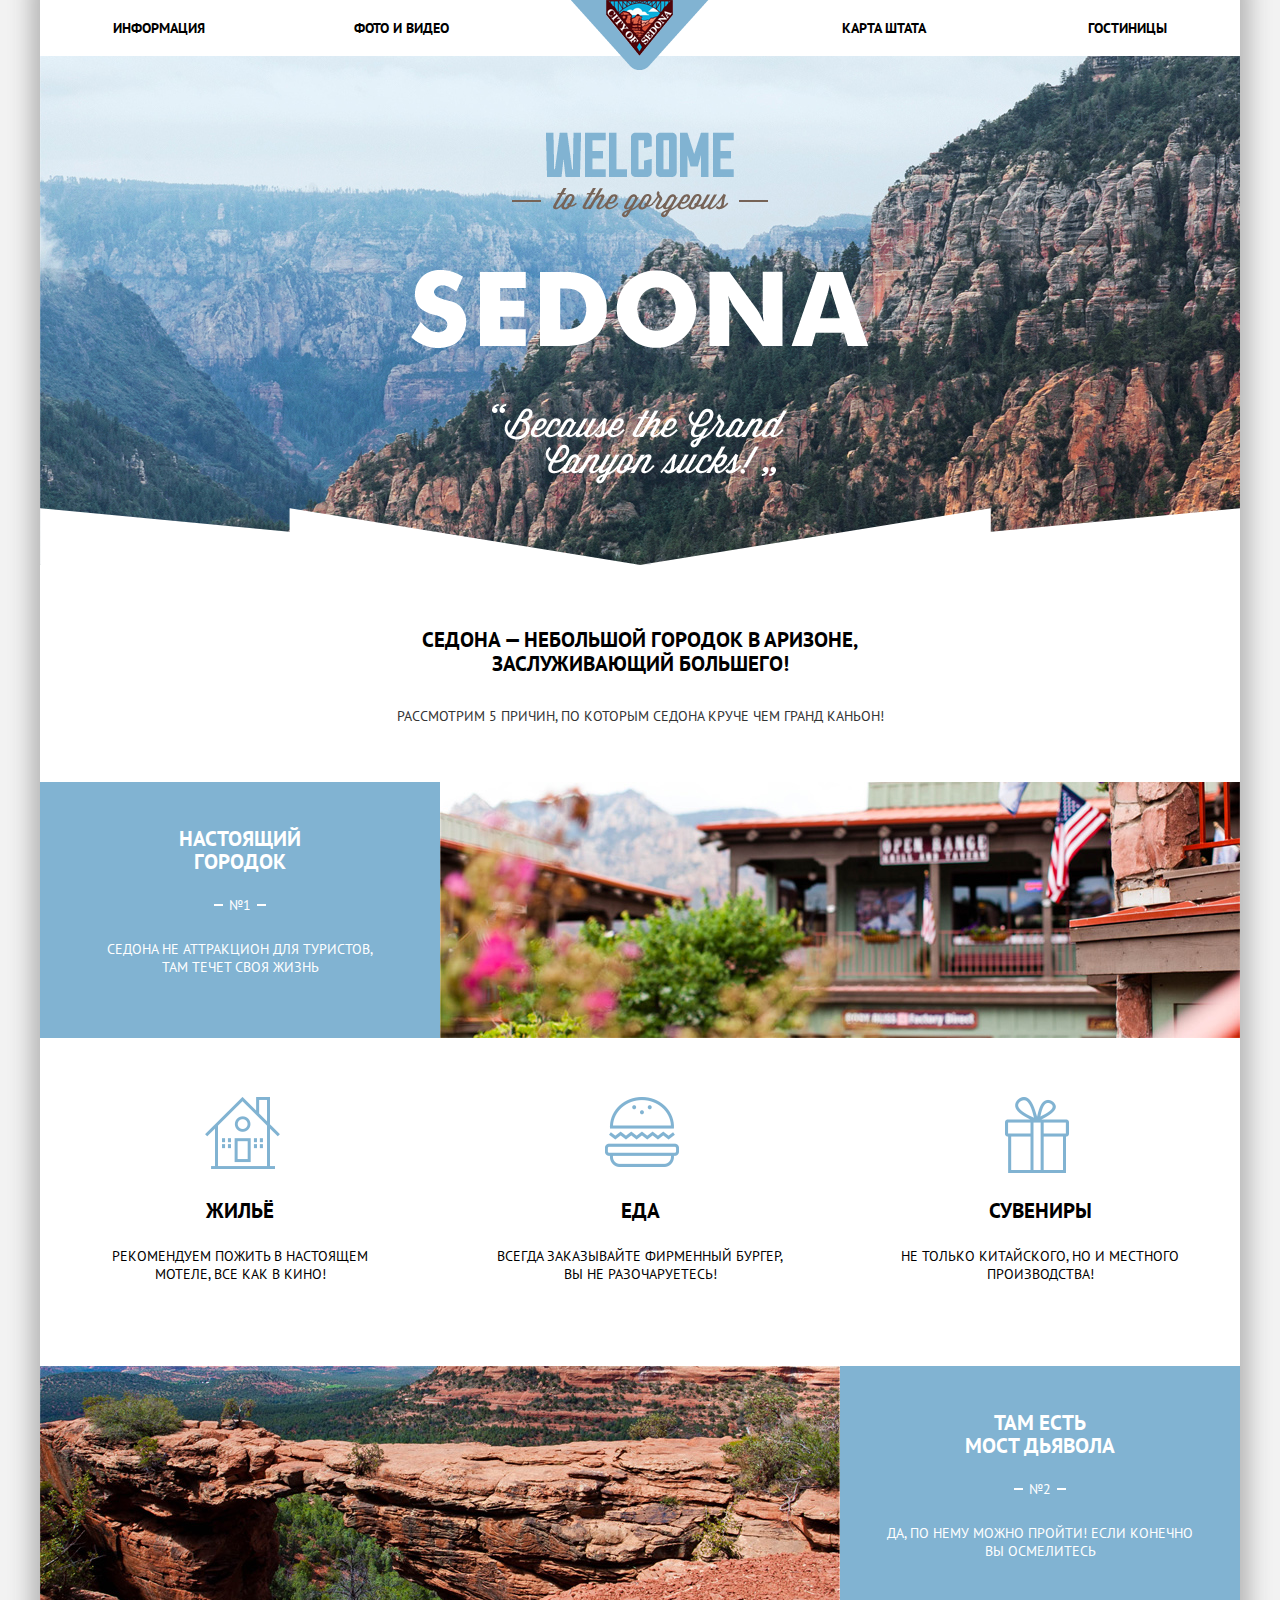
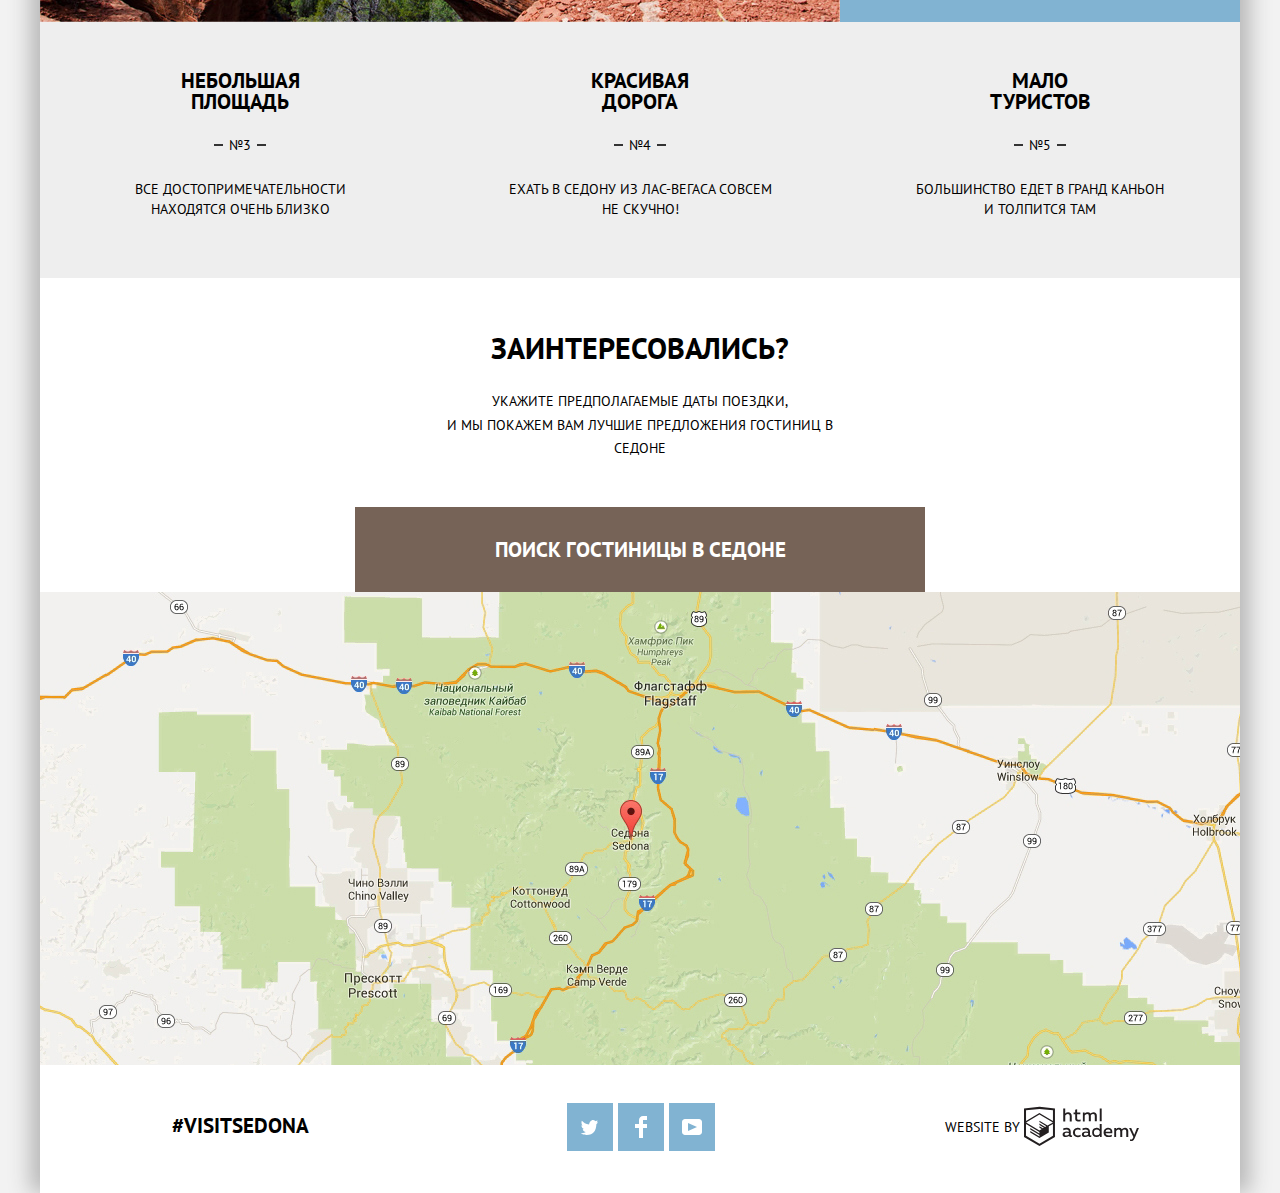
==== commit 6102e260: "Исправлена ситуация с главным меню. Логотип теперь НЕ является пунктом меню. Убран лишний <li>" ====
--- a/index.html
+++ b/index.html
@@ -6,7 +6,7 @@
   <title>HTML Academy: Седона (Николай Пушкарев)</title>
   <link href="https://fonts.googleapis.com/css?family=PT+Sans:400,700&amp;subset=latin,cyrillic" rel="stylesheet" type="text/css">
   <link href="css/normalize-min.css" rel="stylesheet">
-  <link href="css/style.css" rel="stylesheet">
+  <link href="css/style-min.css" rel="stylesheet">
 </head>
 
 <body>
@@ -18,7 +18,6 @@
         <ul class="navigation-list">
           <li><a class="navigation-link link" href="#">информация</a></li>
           <li><a class="navigation-link link" href="#">фото и видео</a></li>
-          <li></li>
           <li><a class="navigation-link link" href="#">карта штата</a></li>
           <li><a class="navigation-link link" href="hotels.html">гостиницы</a></li>
         </ul>
@@ -101,6 +100,9 @@
 
     <div class="invitation">
       <section class="invitation-header">
+        <h2>Заинтересовались?</h2>
+        <p>Укажите предполагаемые даты поездки,<br>и мы покажем вам лучшие предложения гостиниц в седоне</p>
+        <button class="button button-invitation">Поиск гостиницы в Седоне</button>
         <section class="invitation-modal invitation-modal-show">
           <h3 class="visually-hidden">Заполнение данных формы</h3>
 
@@ -175,9 +177,6 @@
             <button class="button button-find" type="submit" value="Найти">Найти</button>
           </form>
         </section>
-        <h2>Заинтересовались?</h2>
-        <p>Укажите предполагаемые даты поездки,<br>и мы покажем вам лучшие предложения гостиниц в седоне</p>
-        <button class="button button-invitation">Поиск гостиницы в Седоне</button>
       </section>
       <iframe class="map" tabindex="-1"
               src="https://www.google.com/maps/embed?pb=!1m18!1m12!1m3!1d838162.8369633064!2d-111.79513845!3d34.854378399999995!2m3!1f0!2f0!3f0!3m2!1i1024!2i768!4f13.1!3m3!1m2!1s0x872da132f942b00d%3A0x5548c523fa6c8efd!2sSedona%2C+AZ%2C+USA!5e0!3m2!1sen!2sru!4v1435000602855"
--- a/css/style-min.css
+++ b/css/style-min.css
@@ -0,0 +1 @@
+body{margin:0;padding:0;min-width:1280px;font-family:"PT Sans",Arial sans-serif;font-size:14px;font-weight:400;color:#000;text-transform:uppercase;text-align:center;background-color:#f2f2f2}.link{margin:0;padding:0;text-decoration:none}*:focus{outline:0;box-shadow:0 0 3px 3px rgba(129,179,210,0.8)}.visually-hidden{position:absolute;clip:rect(0 0 0 0);width:1px;height:1px;margin:-1px}.wrapper{width:1200px;margin:0 auto;background-color:#fff;box-shadow:0 -10px 20px 10px #b8b8b8}.navigation{font-size:14px;line-height:1.2;font-weight:700}.wrapper-navigation{width:1054px;margin:0 73px}.form-date,.counter,.counters,.filters-hotels-infrastructure,.filters-hotels-housing{border:0}.navigation-list,.reasons-list,.footer-social,.recommendation-list,.filter-list,.filters-sort-list,.result-list{list-style:none}.navigation-link,.navigation-link:visited{color:#000}.navigation-link:hover{color:#81b3d2}.navigation-link:active{color:rgba(0,0,0,0.302)}.navigation-list .navigation-link-active{color:#766357}.navigation-list{position:relative;display:flex;justify-content:space-between;align-items:center;margin:0;padding:0;min-height:56px;height:56px;list-style:none}.navigation-list li{min-width:100px}.navigation-list li:first-child,.navigation-list li:nth-child(2){text-align:left}.navigation-list li:nth-child(2){margin-right:230px}.navigation-list li:last-child,.navigation-list li:nth-last-child(2){text-align:right}.logo-up{position:absolute;top:0;transform:translate(0);z-index:1;width:138px;height:70px;margin-left:-69px}.main-billboard{display:flex;position:relative;height:509px;margin-bottom:63px;background-color:#81b3d2;background-image:url(../img/main-banner.jpg)}.main-billboard:after{position:absolute;content:"";z-index:1;top:452px;left:0;width:1200px;height:57px;background-image:url("../img/origami.png")}.group-inscriptions{margin:auto;margin-top:76px}.reasons-title{margin-bottom:58px}.reasons-title h2{margin:0 auto;margin-bottom:32px}.reasons-title p{color:#333}.reasons-list li:first-child{order:-2}.reasons h2{width:450px}.reasons h3{text-align:center;font-size:21px;font-weight:700}.reasons-item-banner p{margin:0 auto;width:310px;line-height:1.3}.reasons-item p{margin:0 auto;width:280px;line-height:1.4}.reasons-list{display:flex;flex-wrap:wrap;margin:0;padding:0;width:1200px}.reasons-list>li{height:256px;background-color:#eee}.reasons-item-banner{display:flex;margin-bottom:36px;color:#fff}.reasons-item-banner.reverse{flex-direction:row-reverse;margin:0;margin-top:36px}.reasons-item h3{width:158px;margin:0 auto;margin-top:48px;margin-bottom:23px;line-height:1.0}.reasons-text{flex-grow:1;width:400px;overflow:auto;background-color:#81b3d2}.reasons-text h3{width:180px;margin:0 auto;margin-top:45px;margin-bottom:21px;line-height:1.1}.reasons-img{flex-grow:2;background-size:800px 256px;background-color:#c4c4c4}li.recommendation{order:-1;background-color:#fff}.recommendation-list{display:flex;justify-content:space-between;margin:0;padding:0;height:330px}.recommendation-list p{margin:0 auto;width:290px;line-height:1.3}.reasons-item,.recommendation-item{width:400px}.recommendation-item h3{margin:23px 0}.invitation-header{position:relative;display:flex;flex-direction:column;justify-content:space-between;width:1200px;min-height:290px}.invitation-header h2{margin:0;margin-top:53px;margin-bottom:24px;font-size:30px;font-weight:700}.invitation-header p{margin:0;width:440px;align-self:center;line-height:1.7}.invitation-modal{display:block;position:absolute;left:50%;margin-left:-285px;bottom:0;overflow:hidden;width:570px;height:0;transition:bottom ease-in-out .5s,height ease-in-out .5s;background:#fff;color:#000}.invitation-modal-show{bottom:-395px;height:395px}.invitation-form{display:flex;flex-direction:column;margin:0;padding:0;margin:55px;width:458px;min-height:295px;font-weight:700}.form-date{position:relative;margin:0;padding:0;margin-bottom:30px;border:0;font-size:0;font-weight:700;text-align:left}.invitation-form .form-label{display:inline-block;vertical-align:top;padding:0;width:115px;font-size:14px;line-height:38px;font-weight:700}.form-input{box-sizing:border-box;padding:8px;font-size:14px;line-height:1.1;font-weight:700;text-transform:uppercase;background:#f2f2f2;border:2px solid #f2f2f2}.form-input-date{width:343px;padding-right:38px}.form-input:hover{background:#ebebeb;border-color:#ebebeb}.form-input:focus{background:#fff;border-color:#e5e5e5}.icon-calendar{position:absolute;right:8px;top:9px;color:rgba(0,0,0,0.302)}.icon-calendar-svg,.icon-sorting-svg{fill:currentcolor}.icon-calendar:hover{color:#000}.icon-calendar:active{color:#81b3d2}.icon-count,.form-input-counter{box-sizing:border-box;width:38px;height:38px;text-align:center}.icon-plus{font-size:28px;font-weight:600}.icon-minus{display:inline-block;vertical-align:top;padding-bottom:2px;font-size:28px;font-weight:700}.icon-count:hover{color:#000}.icon-count:active{color:#81b3d2}.counter{display:inline-block;vertical-align:top;margin:0;padding:0}.counter button{vertical-align:top;border:0;color:#a9a9a9;background:#f2f2f2}.counter .form-label[for='counter-children']{width:65px;margin-left:50px}.invitation-form .button-find{width:458px;height:58px;margin-top:24px;font-size:21px;line-height:1.0;background-color:#81b3d2}.filters-sort-link{font-size:12px;line-height:1.2;color:rgba(0,0,0,0.302);border-bottom:1px dotted #81b3d2}.filters-sort-link:hover{border-bottom:1px dotted #81b3d2;color:#81b3d2}.filters-sort-link:focus{border-bottom:0;color:#000}.filters-sort-link-active{border-bottom:0;color:#81b3d2}.hotels-name{font-size:21px;line-height:1.1;font-weight:700;text-transform:uppercase;color:#000}.hotels-name:hover{color:#81b3d2}.hotels-name:active{color:rgba(0,0,0,0.302)}.housing:before,.food:before,.gifts:before{content:"";display:block;position:relative;left:165px;width:76px;height:76px;margin-bottom:26px}.housing:before{background:url("../img/housing-icon.png") no-repeat}.food:before{background:url("../img/food-icon.png") no-repeat}.gifts:before{background:url("../img/gift-icon.png") no-repeat}.number{display:block;margin-bottom:25px}.number::before{content:"";display:block;position:relative;top:9px;left:174px;width:9px;height:2px;background-color:#333}.number::after{content:"";display:block;position:relative;top:-9px;left:217px;width:9px;height:2px;background-color:#333}.numbers{display:block;margin-bottom:25px}.numbers::before{content:"";display:block;position:relative;top:9px;left:174px;width:9px;height:2px;background-color:#fff}.numbers::after{content:"";display:block;position:relative;top:-9px;left:217px;width:9px;height:2px;background-color:#fff}.filters-hotels-wrapper{display:flex;margin-top:0;width:100%;min-height:217px;background-image:url("../img/hotels-banner.jpg");background-color:#81b3d2;color:#fff}.filter-list{margin:0;padding:0}.filters-hotels-infrastructure{display:block;width:150px;margin-top:28px;margin-left:73px;padding:0;text-align:left}.filters-hotels-housing{display:block;width:150px;margin-top:27px;margin-left:103px;padding:0;text-align:left}.filters-hotels legend{font-size:16px;line-height:1.3;font-weight:700}.filter-option{margin-bottom:30px}.filter-option:first-child{margin-top:25px}.form-label{position:relative;padding-left:40px}input[type="checkbox"]+.form-label:before{content:"";display:inline-block;vertical-align:top;position:absolute;top:-2px;left:0;width:23px;height:23px;background-image:url("../img/checkbox-off.png")}input[type="checkbox"]:checked+.form-label:before{width:27px;height:23px;background-image:url("../img/checkbox-on.png")}input[type="checkbox"]:disabled+.form-label:after{content:"";display:inline-block;vertical-align:top;position:absolute;top:-2px;left:0;width:23px;height:23px;background-image:url("../img/checkbox-off-disabled.png")}input[type="checkbox"]:checked+.form-label:after{width:27px;height:23px;background-image:url("../img/checkbox-on-disabled.png")}.sort-list{display:flex}.filters-result{display:flex;position:relative;min-height:86px}.filters-result h3{font-size:21px;line-height:1.0}.filters-result h3.filters-sort{padding-top:5px;font-size:12px;line-height:1.5;font-weight:400}.sorting{position:absolute;width:11px;height:10px;font-size:0;color:rgba(0,0,0,0.302)}.sorting-active{box-shadow:none;color:#81b3d2}.sorting:hover{color:#000}.sorting:active{box-shadow:none;color:#81b3d2}.sorting:focus{outline:0;color:#81b3d2}.icon-sorting-svg{fill:currentcolor}.sort-up{position:absolute;top:39px;left:1092px}.sort-down{position:absolute;top:39px;left:1114px}.result-list{display:flex;flex-direction:column;margin:0;padding:0}.result-item{display:flex;flex-wrap:wrap;justify-content:flex-start;align-items:center;margin:0;padding:0 73px;min-height:150px;border-bottom:1px solid #e5e5e5}.result-item:first-child{border-top:1px solid #e5e5e5}.result-item img{order:-1}.result-item p{display:flex;justify-content:flex-start;margin:0;padding-bottom:5px}.result-item span{color:#333}.result-wrapper{display:flex;flex-direction:column;justify-content:space-between;width:270px;min-height:90px;margin-left:30px;text-align:left}.result-wrapper h3{margin:0;margin-top:-5px}.result-image{width:135px;height:90px}.hotels-type{min-width:116px}.result-wrapper .wrapper-buttons{display:flex;justify-content:space-between;margin:0;padding:0;width:258px}.button{display:inline-block;vertical-align:top;border:0;font-size:14px;text-align:center;text-transform:uppercase;color:#fff;font-weight:700}.button-detailed{outline:0;width:110px;min-height:27px;line-height:27px;background-color:#81b3d2}.button-reservation{width:140px;min-height:27px;margin-right:2px;background-color:#766357;font-family:"PT Sans",Arial sans-serif}.button-reservation:hover,.button-invitation:hover{background-color:#604e43}.button-reservation:active,.button-invitation:active{color:#928a85;background-color:#503e33}.button-invitation{align-self:center;width:570px;height:85px;margin-top:46px;font-size:21px;line-height:3.0;background-color:#766357}.button-invitation:focus{outline:0;color:#928a85;background-color:#503e33;box-shadow:0 0 2px 2px rgba(101,88,71,0.98)}.button-invitation:active{box-shadow:none}.button-detailed:focus{outline:0;box-shadow:0 0 2px 2px rgba(129,179,210,0.8)}.button-reservation:focus{outline:0;box-shadow:0 0 2px 2px rgba(101,88,71,0.98)}.rating{display:flex;flex-direction:column;justify-content:space-between;align-items:flex-end;height:90px;margin-left:auto}.rating-stars{width:0;height:20px;margin-right:-6px;background-image:url("../img/star_bg.png");background-repeat:repeat-x}.rating-stars[data-rating="1"]{width:24px}.rating-stars[data-rating="2"]{width:48px}.rating-stars[data-rating="3"]{width:72px}.rating-stars[data-rating="4"]{width:96px}.rating-stars[data-rating="5"]{width:120px}.rating-volume{width:110px;height:27px;line-height:27px;color:#666;background-color:#f2f2f2}.filters-found{margin-left:73px;margin-top:30px}.filters-sort{margin-left:50px;margin-top:30px}.filters-sort-list{display:flex;padding-left:38px;margin-top:35px}.filters-sort-list li{margin-right:30px}.filters-hotels-range{display:flex;flex-direction:column;align-items:flex-start;width:318px;margin-top:25px;margin-left:auto;margin-right:73px;color:#fff;text-transform:uppercase}h3.filter-range-title{margin-bottom:11px;margin-top:3px;padding-left:2px;font-weight:600;font-size:16px;line-height:1.1}.price-controls{display:flex;justify-content:space-between;align-items:center;position:relative;width:314px;height:32px;margin-bottom:20px;font-size:0;border:2px solid #fff;border-radius:2px}.price-controls::after{content:"";position:absolute;top:50%;left:51%;width:2px;height:22px;background:#fff;transform:translate(-50%,-50%)}.price-controls label{vertical-align:top;cursor:pointer;font-size:14px;line-height:2.0}.price-controls .min-price,.price-controls .max-price{padding-top:19px;width:90px;height:45px}.price-controls .min-price{padding-left:65px}.price-controls .max-price{margin-right:12px}.price-controls input{width:50px;padding:0;padding-bottom:7px;margin-right:15px;color:inherit;font:inherit;background:0;border:0}.range-controls{position:relative;width:318px;margin-bottom:32px}.range-controls .scale{height:2px;background:rgba(255,255,255,0.3)}.range-controls .bar{width:255px;height:2px;background:#fff}.range-toggle{position:absolute;top:-9px;width:4px;height:4px;background:#ababab;border:8px solid #fff;border-radius:50%;box-shadow:0 2px 1px 0 rgba(0,1,1,0.2);cursor:pointer}.range-toggle:hover{top:-11px;width:5px;height:5px;background:#ababab;border:10px solid #fff}.range-toggle-min{left:0}.range-toggle-max{left:80%}.button-transparent{display:block;margin:0 auto;margin-right:93px;padding:6px 35px;font-size:14px;line-height:1.5;color:#fff;text-transform:uppercase;background:transparent;border:2px solid #fff;border-radius:2px;cursor:pointer}.button-transparent:hover{color:#000;background:#fff}.button-transparent:focus{outline:0;color:#000;background:#fff;box-shadow:none}.map{background-image:url("../img/map.jpg")}iframe{border:0}.main-footer{display:flex;justify-content:space-between;align-items:center;margin:0;padding:0;padding-top:5px;min-height:120px;height:120px}.footer-social,.footer-logo,.footer-copyright{width:33%;justify-content:center}.footer-logo{padding-bottom:15px;padding-left:2px;font-size:21px;line-height:1.1;font-weight:700;text-transform:uppercase}.footer-social{display:flex;padding:0;padding-bottom:12px;padding-right:6px}.footer-copyright{display:flex;align-items:center;padding-bottom:10px}.button-social{display:flex;align-items:center;justify-content:center;margin-left:5px;width:46px;height:48px;background-color:#81b3d2}.button-social:hover,.button-find:hover,.button-detailed:hover{background-color:#669ec0}.button-social:active path,.button-find:active,.button-detailed:active{fill:#88b6d1;background-color:#5496bd;color:#88b6d1}.footer-social .button-social:active{box-shadow:none}.footer-copyright span{margin-right:4px;margin-bottom:3px}.footer-copyright a:hover path{fill:#81b3d2}.footer-copyright a:active path{fill:rgba(0,0,0,0.302)}